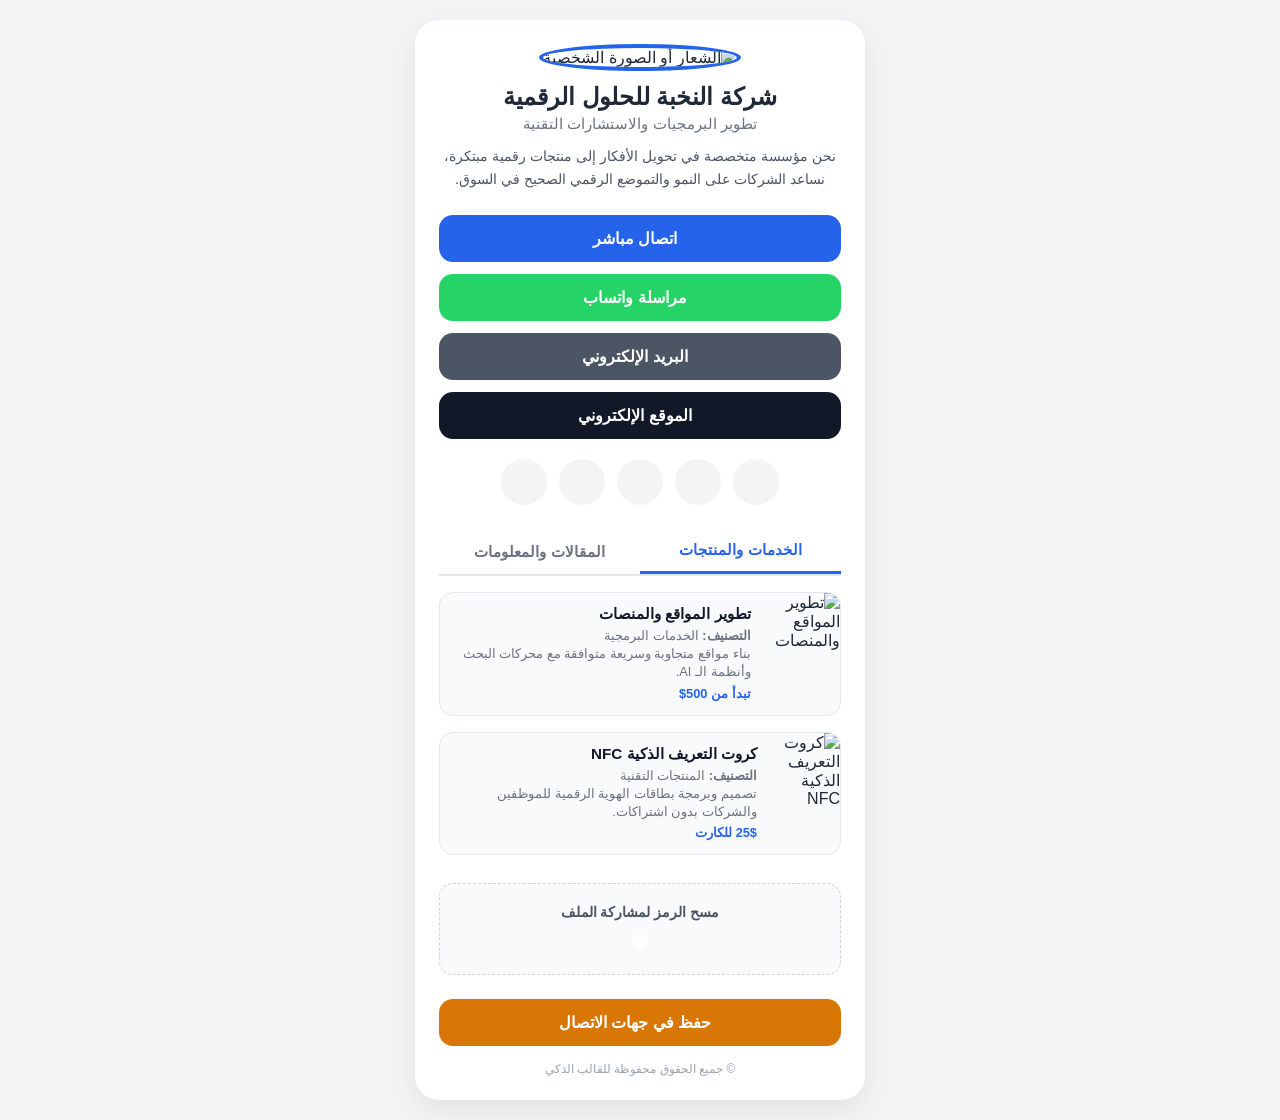
==== index.html @ c04c83c2 "Add files via upload" ====
<!DOCTYPE html>
<html lang="ar" dir="rtl">

<head>
    <meta charset="UTF-8">
    <meta name="viewport" content="width=device-width, initial-scale=1.0">
    <title>الملف التعريفي الرقمي الذكي</title>

    <!-- ربط خط Cairo من جوجل ليعطي مظهراً احترافياً للنصوص العربية -->
    <link rel="preconnect" href="https://googleapis.com">
    <link rel="preconnect" href="https://gstatic.com" crossorigin>
    <link href="https://googleapis.com/css2?family=Cairo:wght@300;400;700&display=swap" rel="stylesheet">

    <!-- ربط مكتبة الأيقونات الشهيرة FontAwesome لإظهار أيقونات الهاتف والواتساب والسوشيال ميديا -->
    <link rel="stylesheet" href="https://cloudflare.com">

    <!-- ربط ملف التصميم والألوان الذي سننشئه في الخطوة القادمة -->
    <link rel="stylesheet" href="style.css">
</head>

<body>

    <!-- الحاوية الرئيسية للموقع وتحديد أقصى عرض يناسب الهواتف -->
    <div class="card-container">

        <!-- 1. قسم الهيدر: يحتوي على الصورة الشخصية أو اللوجو والاسم والنبذة -->
        <header class="profile-header">
            <div class="avatar-wrapper">
                <img id="profile-img" src="" alt="الشعار أو الصورة الشخصية">
            </div>
            <h1 id="profile-name">جاري تحميل الاسم...</h1>
            <p id="profile-title" class="subtitle"></p>
            <p id="profile-about" class="bio-text"></p>
        </header>

        <!-- 2. قسم أزرار الاتصال السريع التفاعلية -->
        <section class="quick-buttons">
            <a id="btn-phone" href="#" class="action-btn phone"><i class="fa-solid fa-phone"></i> اتصال مباشر</a>
            <a id="btn-whatsapp" href="#" class="action-btn whatsapp" target="_blank"><i
                    class="fa-brands fa-whatsapp"></i> مراسلة واتساب</a>
            <a id="btn-email" href="#" class="action-btn email"><i class="fa-solid fa-envelope"></i> البريد
                الإلكتروني</a>
            <a id="btn-website" href="#" class="action-btn website" target="_blank"><i class="fa-solid fa-globe"></i>
                الموقع الإلكتروني</a>
        </section>

        <!-- 3. قسم أيقونات شبكات التواصل الاجتماعي (ستظهر هنا ديناميكياً) -->
        <section class="social-icons-box" id="social-container"></section>

        <!-- 4. قسم التبويبات (Tabs) للتنقل بين المنتجات والمقالات -->
        <section class="tabs-area">
            <div class="tabs-navigation">
                <button class="tab-btn active" onclick="switchTab('products-tab')"><i class="fa-solid fa-box-open"></i>
                    الخدمات والمنتجات</button>
                <button class="tab-btn" onclick="switchTab('articles-tab')"><i class="fa-solid fa-newspaper"></i>
                    المقالات والمعلومات</button>
            </div>

            <div class="tabs-content">
                <!-- محتوى تبويب المنتجات -->
                <div id="products-tab" class="tab-panel active">
                    <div id="products-container" class="list-wrapper"></div>
                </div>

                <!-- محتوى تبويب المقالات -->
                <div id="articles-tab" class="tab-panel">
                    <div id="articles-container" class="list-wrapper"></div>
                </div>
            </div>
        </section>

        <!-- 5. قسم الـ QR Code التفاعلي لمشاركة الرابط -->
        <section class="qr-code-section">
            <h3>مسح الرمز لمشاركة الملف</h3>
            <div id="qrcode"></div>
        </section>

        <!-- 6. التذييل: زر حفظ جهة الاتصال للهاتف مباشرة وحقوق النشر -->
        <footer class="profile-footer">
            <a id="btn-vcard" href="contact.vcf" class="action-btn vcard-save" download><i
                    class="fa-solid fa-user-plus"></i> حفظ في جهات الاتصال</a>
            <p class="footer-credits">© جميع الحقوق محفوظة للقالب الذكي</p>
        </footer>

    </div>

    <!-- استدعاء مكتبة توليد الـ QR Code تلقائياً داخل المتصفح مجاناً -->
    <script src="https://cloudflare.com"></script>

    <!-- ربط ملف البيانات الذي أنشأته في المرحلة الأولى -->
    <script src="data.js"></script>

    <!-- ملف التشغيل الذي سنربط به الواجهة بالبيانات لاحقاً -->
    <script src="script.js"></script>
</body>

</html>
---- style.css ----
/* إعداد المتغيرات اللونية الأساسية لسهولة التعديل مستقبلاً */
:root {
    --main-blue: #2563eb;
    --wp-green: #25d366;
    --dark-gray: #1f2937;
    --light-bg: #f3f4f6;
    --white: #ffffff;
}

/* تصغير الهوامش الافتراضية للمتصفح وتحديد الخط الافتراضي كـ Cairo */
* {
    box-shadow: none;
    box-sizing: border-box;
    margin: 0;
    padding: 0;
    font-family: 'Cairo', sans-serif;
}

body {
    background-color: var(--light-bg);
    color: var(--dark-gray);
    padding: 20px 10px;
    display: flex;
    justify-content: center;
    align-items: center;
}

/* تصميم الحاوية الكرتونية للموقع لتشبه أبعاد شاشة الجوال الاحترافية */
.card-container {
    width: 100%;
    max-width: 450px;
    background: var(--white);
    border-radius: 24px;
    padding: 24px;
    box-shadow: 0 10px 30px rgba(0, 0, 0, 0.08);
}

/* تنسيق الهيدر والصورة الشخصية الدائرية */
.profile-header {
    text-align: center;
    margin-bottom: 24px;
}

.avatar-wrapper img {
    width: 120px;
    height: 120px;
    border-radius: 50%;
    object-fit: cover;
    border: 4px solid var(--main-blue);
    margin-bottom: 12px;
}

.profile-header h1 {
    font-size: 1.5rem;
    font-weight: 700;
}

.profile-header .subtitle {
    color: #6b7280;
    font-size: 0.95rem;
    margin-top: 4px;
}

.profile-header .bio-text {
    font-size: 0.9rem;
    margin-top: 12px;
    color: #4b5563;
    line-height: 1.6;
}

/* تنسيق الأزرار وتأثير الضغط والتفاعل للمستخدم */
.quick-buttons {
    display: flex;
    flex-direction: column;
    gap: 12px;
    margin-bottom: 20px;
}

.action-btn {
    display: flex;
    align-items: center;
    justify-content: center;
    gap: 10px;
    width: 100%;
    padding: 14px;
    border-radius: 14px;
    text-decoration: none;
    font-weight: 700;
    font-size: 1rem;
    transition: transform 0.1s ease;
}

.action-btn:active {
    transform: scale(0.97);
    /* تأثير فيزيائي خفيف عند الضغط بالإصبع */
}

/* ألوان الأزرار المتنوعة */
.phone {
    background-color: var(--main-blue);
    color: var(--white);
}

.whatsapp {
    background-color: var(--wp-green);
    color: var(--white);
}

.email {
    background-color: #4b5563;
    color: var(--white);
}

.website {
    background-color: #111827;
    color: var(--white);
}

.vcard-save {
    background-color: #d97706;
    color: var(--white);
    margin-top: 24px;
}

/* تنسيق صندوق أيقونات السوشيال ميديا الدائرية */
.social-icons-box {
    display: flex;
    justify-content: center;
    gap: 12px;
    flex-wrap: wrap;
    margin: 20px 0;
}

.social-circle {
    width: 46px;
    height: 46px;
    border-radius: 50%;
    background: #f3f4f6;
    display: flex;
    align-items: center;
    justify-content: center;
    color: #374151;
    font-size: 1.25rem;
    text-decoration: none;
    transition: background 0.2s;
}

/* تصميم نظام التبويبات والمجلدات للمنتجات والمقالات */
.tabs-area {
    margin-top: 24px;
}

.tabs-navigation {
    display: flex;
    border-bottom: 2px solid #e5e7eb;
    margin-bottom: 16px;
}

.tab-btn {
    flex: 1;
    padding: 12px 6px;
    background: none;
    border: none;
    font-size: 0.95rem;
    font-weight: 700;
    color: #6b7280;
    cursor: pointer;
}

.tab-btn.active {
    color: var(--main-blue);
    border-bottom: 3px solid var(--main-blue);
}

.tab-panel {
    display: none;
}

.tab-panel.active {
    display: block;
}

/* تنسيق كروت قائمة عرض المنتجات والمقالات مصنفة داخل مجلدات */
.list-wrapper {
    display: flex;
    flex-direction: column;
    gap: 16px;
}

.item-card {
    display: flex;
    background: #f9fafb;
    border-radius: 14px;
    overflow: hidden;
    border: 1px solid #e5e7eb;
}

.item-card img {
    width: 95px;
    height: 95px;
    object-fit: cover;
}

.card-content {
    padding: 12px;
    display: flex;
    flex-direction: column;
    justify-content: center;
}

.card-content h3 {
    font-size: 0.95rem;
    margin-bottom: 4px;
    color: #111827;
}

.card-content p {
    font-size: 0.8rem;
    color: #6b7280;
    line-height: 1.4;
}

/* تنسيق مساحة الـ QR Code الافتراضية للربط الدائم */
.qr-code-section {
    text-align: center;
    margin: 28px 0 12px 0;
    padding: 20px;
    background-color: #f9fafb;
    border-radius: 14px;
    border: 1px dashed #d1d5db;
}

.qr-code-section h3 {
    font-size: 0.9rem;
    margin-bottom: 14px;
    color: #4b5563;
}

#qrcode {
    display: inline-block;
    padding: 8px;
    background: var(--white);
    border-radius: 8px;
}

.footer-credits {
    text-align: center;
    font-size: 0.75rem;
    color: #9ca3af;
    margin-top: 16px;
}
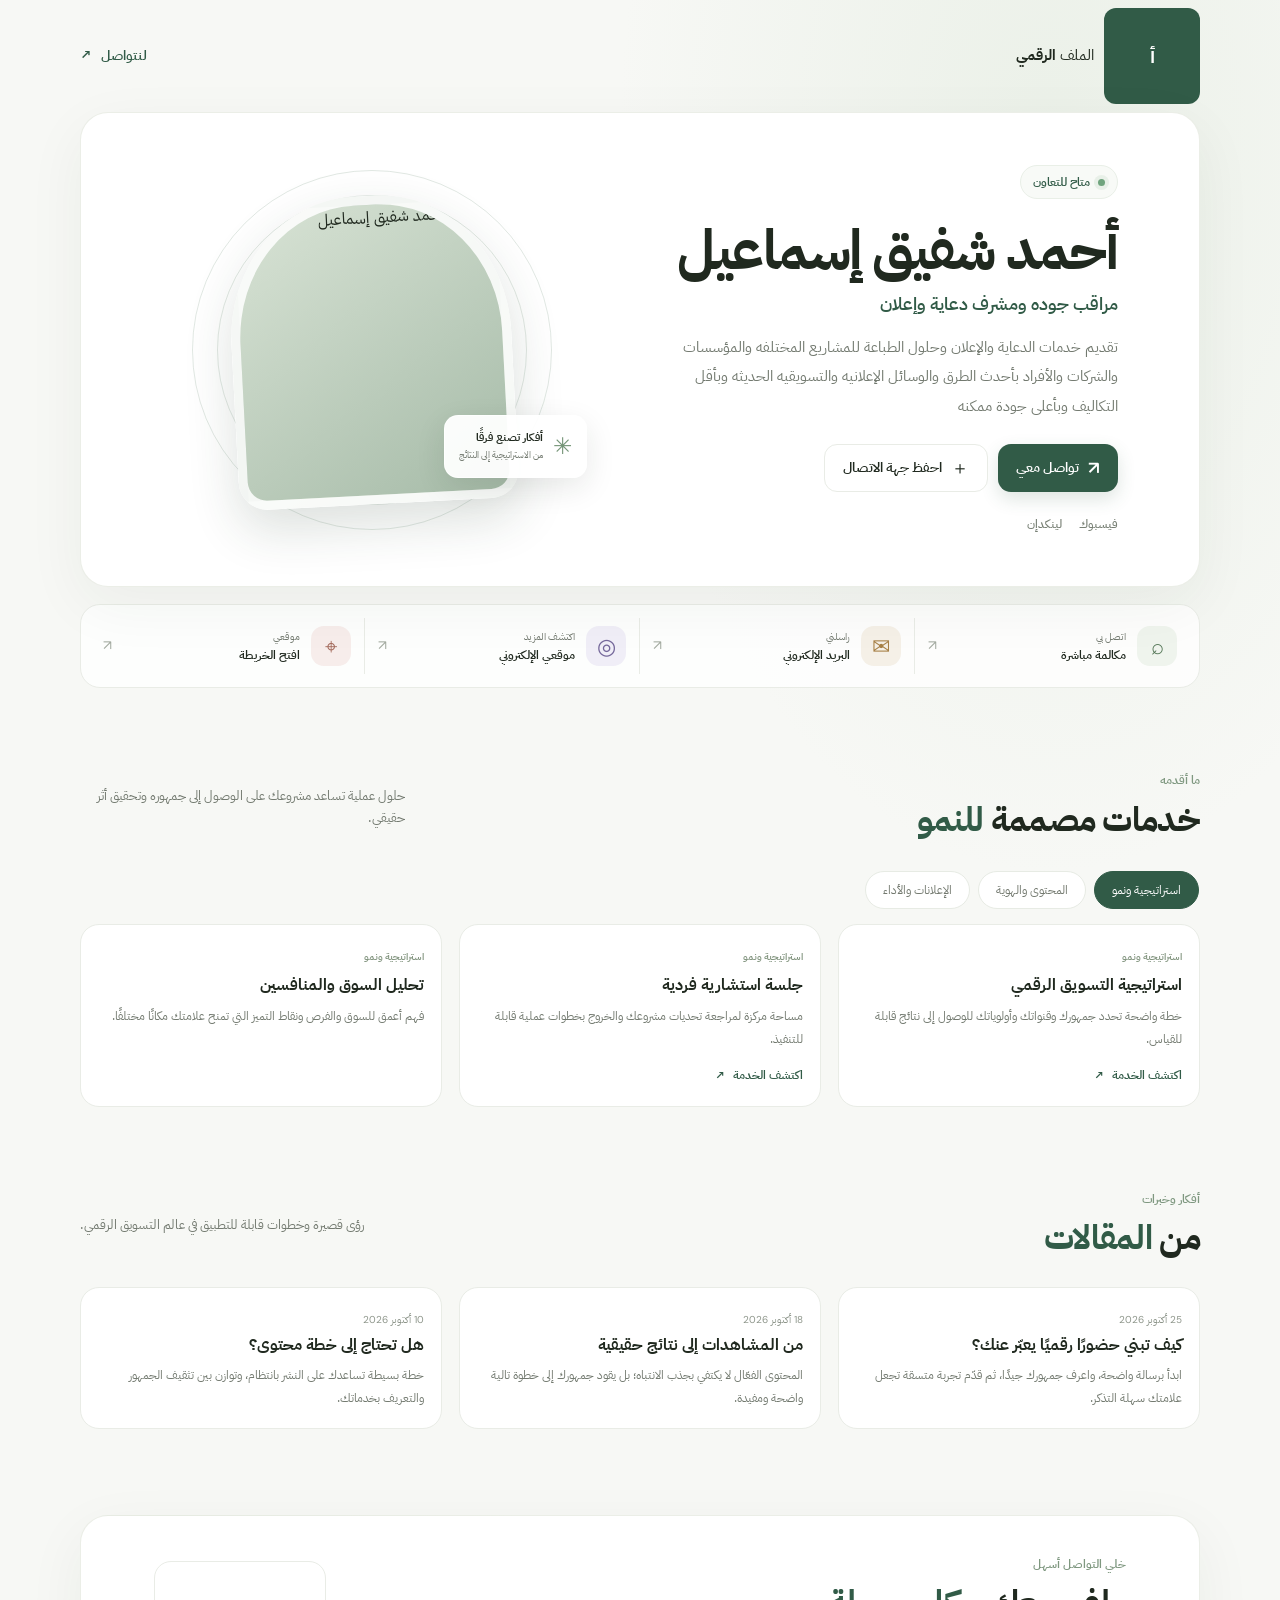
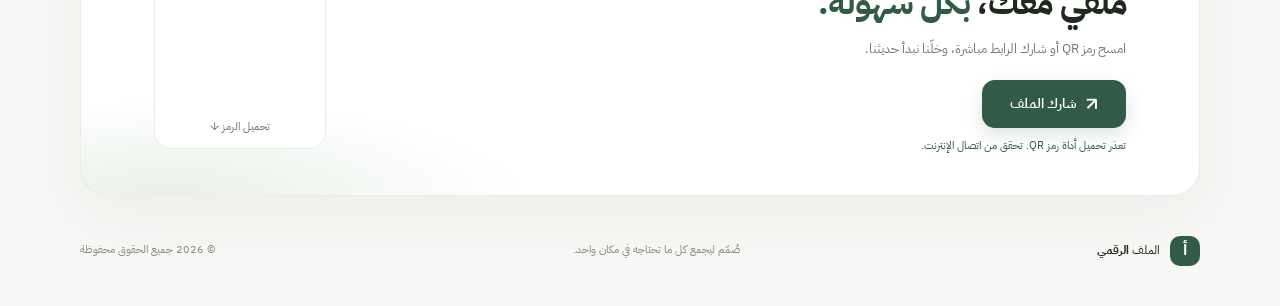
==== commit 1dcb0745: "Add files via upload" ====
--- a/index.html
+++ b/index.html
@@ -3,95 +3,145 @@
 
 <head>
     <meta charset="UTF-8">
-    <meta name="viewport" content="width=device-width, initial-scale=1.0">
-    <title>الملف التعريفي الرقمي الذكي</title>
-
-    <!-- ربط خط Cairo من جوجل ليعطي مظهراً احترافياً للنصوص العربية -->
-    <link rel="preconnect" href="https://googleapis.com">
-    <link rel="preconnect" href="https://gstatic.com" crossorigin>
-    <link href="https://googleapis.com/css2?family=Cairo:wght@300;400;700&display=swap" rel="stylesheet">
-
-    <!-- ربط مكتبة الأيقونات الشهيرة FontAwesome لإظهار أيقونات الهاتف والواتساب والسوشيال ميديا -->
-    <link rel="stylesheet" href="https://cloudflare.com">
-
-    <!-- ربط ملف التصميم والألوان الذي سننشئه في الخطوة القادمة -->
+    <meta name="viewport" content="width=device-width, initial-scale=1">
+    <meta name="theme-color" content="#f7f8f5">
+    <meta name="description"
+        content="الملف الرقمي لأحمد شفيق إسماعيل — مراقب جودة ومشرف دعاية وإعلان. تواصل واكتشف خدمات الدعاية والطباعة.">
+    <title>أحمد شفيق إسماعيل | الملف الرقمي</title>
+    <link rel="preconnect" href="https://fonts.googleapis.com">
+    <link rel="preconnect" href="https://fonts.gstatic.com" crossorigin>
+    <link
+        href="https://fonts.googleapis.com/css2?family=DM+Sans:wght@400;500;600;700&family=IBM+Plex+Sans+Arabic:wght@400;500;600;700&display=swap"
+        rel="stylesheet">
     <link rel="stylesheet" href="style.css">
 </head>
 
 <body>
+    <div class="page-shell">
+        <nav class="topbar" aria-label="التنقل الرئيسي">
+            <a class="brand" href="#home" aria-label="العودة إلى بداية الصفحة">
+                <span class="brand-mark" aria-hidden="true">
+                    <img class="brand-logo" alt="">
+                    <span class="brand-fallback">أ</span>
+                </span>
+                <span>الملف <strong>الرقمي</strong></span>
+            </a>
+            <a class="topbar-link" href="#contact">لنتواصل <span aria-hidden="true">↗</span></a>
+        </nav>
 
-    <!-- الحاوية الرئيسية للموقع وتحديد أقصى عرض يناسب الهواتف -->
-    <div class="card-container">
+        <main>
+            <section class="hero panel" id="home" aria-labelledby="profileName">
+                <div class="hero-copy">
+                    <span class="eyebrow"><span class="status-dot"></span> متاح للتعاون</span>
+                    <h1 id="profileName"></h1>
+                    <p class="profile-title" id="profileTitle"></p>
+                    <p class="profile-about" id="profileAbout"></p>
 
-        <!-- 1. قسم الهيدر: يحتوي على الصورة الشخصية أو اللوجو والاسم والنبذة -->
-        <header class="profile-header">
-            <div class="avatar-wrapper">
-                <img id="profile-img" src="" alt="الشعار أو الصورة الشخصية">
-            </div>
-            <h1 id="profile-name">جاري تحميل الاسم...</h1>
-            <p id="profile-title" class="subtitle"></p>
-            <p id="profile-about" class="bio-text"></p>
-        </header>
+                    <div class="hero-actions">
+                        <a id="whatsappBtn" class="button button-primary" href="#">
+                            <span class="button-icon" aria-hidden="true">↗</span> تواصل معي
+                        </a>
+                        <a id="vcardBtn" class="button button-light" href="#">
+                            <span class="button-icon" aria-hidden="true">＋</span> احفظ جهة الاتصال
+                        </a>
+                    </div>
 
-        <!-- 2. قسم أزرار الاتصال السريع التفاعلية -->
-        <section class="quick-buttons">
-            <a id="btn-phone" href="#" class="action-btn phone"><i class="fa-solid fa-phone"></i> اتصال مباشر</a>
-            <a id="btn-whatsapp" href="#" class="action-btn whatsapp" target="_blank"><i
-                    class="fa-brands fa-whatsapp"></i> مراسلة واتساب</a>
-            <a id="btn-email" href="#" class="action-btn email"><i class="fa-solid fa-envelope"></i> البريد
-                الإلكتروني</a>
-            <a id="btn-website" href="#" class="action-btn website" target="_blank"><i class="fa-solid fa-globe"></i>
-                الموقع الإلكتروني</a>
-        </section>
+                    <div class="hero-socials" id="socialLinks" aria-label="روابط التواصل الاجتماعي"></div>
+                </div>
+                <div class="hero-visual">
+                    <div class="photo-frame">
+                        <img id="profileImage" src="" alt="" fetchpriority="high">
+                    </div>
+                    <div class="photo-caption">
+                        <span class="caption-mark" aria-hidden="true">✳</span>
+                        <span><strong>أفكار تصنع فرقًا</strong><small>من الاستراتيجية إلى النتائج</small></span>
+                    </div>
+                    <span class="hero-orbit orbit-one" aria-hidden="true"></span>
+                    <span class="hero-orbit orbit-two" aria-hidden="true"></span>
+                </div>
+            </section>
 
-        <!-- 3. قسم أيقونات شبكات التواصل الاجتماعي (ستظهر هنا ديناميكياً) -->
-        <section class="social-icons-box" id="social-container"></section>
+            <section class="contact-strip" id="contact" aria-label="طرق التواصل">
+                <a class="contact-item" id="callBtn" href="#">
+                    <span class="contact-icon icon-call" aria-hidden="true">⌕</span>
+                    <span><small>اتصل بي</small><strong>مكالمة مباشرة</strong></span>
+                    <span class="contact-arrow" aria-hidden="true">↗</span>
+                </a>
+                <a class="contact-item" id="emailBtn" href="#">
+                    <span class="contact-icon icon-email" aria-hidden="true">✉</span>
+                    <span><small>راسلني</small><strong>البريد الإلكتروني</strong></span>
+                    <span class="contact-arrow" aria-hidden="true">↗</span>
+                </a>
+                <a class="contact-item" id="websiteBtn" href="#" target="_blank" rel="noopener noreferrer">
+                    <span class="contact-icon icon-web" aria-hidden="true">◎</span>
+                    <span><small>اكتشف المزيد</small><strong>موقعي الإلكتروني</strong></span>
+                    <span class="contact-arrow" aria-hidden="true">↗</span>
+                </a>
+                <a class="contact-item" id="locationBtn" href="#" target="_blank" rel="noopener noreferrer">
+                    <span class="contact-icon icon-location" aria-hidden="true">⌖</span>
+                    <span><small>موقعي</small><strong>افتح الخريطة</strong></span>
+                    <span class="contact-arrow" aria-hidden="true">↗</span>
+                </a>
+            </section>
 
-        <!-- 4. قسم التبويبات (Tabs) للتنقل بين المنتجات والمقالات -->
-        <section class="tabs-area">
-            <div class="tabs-navigation">
-                <button class="tab-btn active" onclick="switchTab('products-tab')"><i class="fa-solid fa-box-open"></i>
-                    الخدمات والمنتجات</button>
-                <button class="tab-btn" onclick="switchTab('articles-tab')"><i class="fa-solid fa-newspaper"></i>
-                    المقالات والمعلومات</button>
-            </div>
+            <section class="content-section" id="services" aria-labelledby="servicesHeading">
+                <div class="section-heading">
+                    <div>
+                        <span class="section-kicker">ما أقدمه</span>
+                        <h2 id="servicesHeading">خدمات مصممة <span>للنمو</span></h2>
+                    </div>
+                    <p>حلول عملية تساعد مشروعك على الوصول إلى جمهوره وتحقيق أثر حقيقي.</p>
+                </div>
+                <div class="category-list" id="categoryButtons" aria-label="تصنيفات الخدمات"></div>
+                <div class="product-grid" id="productsList" aria-live="polite"></div>
+                <p class="content-message" id="productsMessage" role="status" hidden></p>
+            </section>
 
-            <div class="tabs-content">
-                <!-- محتوى تبويب المنتجات -->
-                <div id="products-tab" class="tab-panel active">
-                    <div id="products-container" class="list-wrapper"></div>
+            <section class="content-section articles-section" id="articles" aria-labelledby="articlesHeading">
+                <div class="section-heading">
+                    <div>
+                        <span class="section-kicker">أفكار وخبرات</span>
+                        <h2 id="articlesHeading">من <span>المقالات</span></h2>
+                    </div>
+                    <p>رؤى قصيرة وخطوات قابلة للتطبيق في عالم التسويق الرقمي.</p>
                 </div>
+                <div class="article-grid" id="articlesList" aria-live="polite"></div>
+                <p class="content-message" id="articlesMessage" role="status" hidden></p>
+            </section>
 
-                <!-- محتوى تبويب المقالات -->
-                <div id="articles-tab" class="tab-panel">
-                    <div id="articles-container" class="list-wrapper"></div>
+            <section class="share-panel panel" aria-labelledby="shareHeading">
+                <div class="share-copy">
+                    <span class="section-kicker">خلي التواصل أسهل</span>
+                    <h2 id="shareHeading">ملفي معك، <span>بكل سهولة.</span></h2>
+                    <p>امسح رمز QR أو شارك الرابط مباشرة، وخلّنا نبدأ حديثنا.</p>
+                    <button class="button button-primary share-button" id="shareLink" type="button">
+                        <span class="button-icon" aria-hidden="true">↗</span> شارك الملف
+                    </button>
+                    <p class="share-feedback" id="shareFeedback" role="status" aria-live="polite"></p>
                 </div>
-            </div>
-        </section>
+                <div class="qr-wrap">
+                    <div id="qrcode" aria-label="رمز QR لرابط هذه الصفحة"></div>
+                    <button class="qr-download" id="downloadQr" type="button">تحميل الرمز <span
+                            aria-hidden="true">↓</span></button>
+                </div>
+            </section>
+        </main>
 
-        <!-- 5. قسم الـ QR Code التفاعلي لمشاركة الرابط -->
-        <section class="qr-code-section">
-            <h3>مسح الرمز لمشاركة الملف</h3>
-            <div id="qrcode"></div>
-        </section>
-
-        <!-- 6. التذييل: زر حفظ جهة الاتصال للهاتف مباشرة وحقوق النشر -->
-        <footer class="profile-footer">
-            <a id="btn-vcard" href="contact.vcf" class="action-btn vcard-save" download><i
-                    class="fa-solid fa-user-plus"></i> حفظ في جهات الاتصال</a>
-            <p class="footer-credits">© جميع الحقوق محفوظة للقالب الذكي</p>
+        <footer class="footer">
+            <a class="brand footer-brand" href="#home">
+                <span class="brand-mark" aria-hidden="true">
+                    <span class="brand-fallback">أ</span>
+                </span>
+                <span>الملف <strong>الرقمي</strong></span>
+            </a>
+            <p>صُمّم ليجمع كل ما تحتاجه في مكان واحد.</p>
+            <span class="copyright">© <span id="currentYear"></span> جميع الحقوق محفوظة</span>
         </footer>
-
     </div>
 
-    <!-- استدعاء مكتبة توليد الـ QR Code تلقائياً داخل المتصفح مجاناً -->
-    <script src="https://cloudflare.com"></script>
-
-    <!-- ربط ملف البيانات الذي أنشأته في المرحلة الأولى -->
     <script src="data.js"></script>
-
-    <!-- ملف التشغيل الذي سنربط به الواجهة بالبيانات لاحقاً -->
-    <script src="script.js"></script>
+    <script src="https://cdnjs.cloudflare.com/ajax/libs/qrcodejs/1.0.0/qrcode.min.js" defer></script>
+    <script src="script.js" defer></script>
 </body>
 
 </html>
--- a/style.css
+++ b/style.css
@@ -1,251 +1,923 @@
-/* إعداد المتغيرات اللونية الأساسية لسهولة التعديل مستقبلاً */
 :root {
-    --main-blue: #2563eb;
-    --wp-green: #25d366;
-    --dark-gray: #1f2937;
-    --light-bg: #f3f4f6;
-    --white: #ffffff;
-}
-
-/* تصغير الهوامش الافتراضية للمتصفح وتحديد الخط الافتراضي كـ Cairo */
+    color-scheme: light;
+    --ink: #20291f;
+    --muted: #737a70;
+    --green: #315b47;
+    --green-dark: #254736;
+    --sage: #e9efe7;
+    --paper: #f7f8f5;
+    --line: #e9ece6;
+    --white: #fff;
+    --font: "IBM Plex Sans Arabic", "DM Sans", sans-serif;
+    font-family: var(--font);
+    font-synthesis: none;
+    text-rendering: optimizeLegibility;
+}
+
 * {
-    box-shadow: none;
     box-sizing: border-box;
+}
+
+html {
+    scroll-behavior: smooth;
+}
+
+body {
+    min-width: 320px;
     margin: 0;
-    padding: 0;
-    font-family: 'Cairo', sans-serif;
-}
-
-body {
-    background-color: var(--light-bg);
-    color: var(--dark-gray);
-    padding: 20px 10px;
-    display: flex;
-    justify-content: center;
-    align-items: center;
-}
-
-/* تصميم الحاوية الكرتونية للموقع لتشبه أبعاد شاشة الجوال الاحترافية */
-.card-container {
-    width: 100%;
-    max-width: 450px;
-    background: var(--white);
-    border-radius: 24px;
-    padding: 24px;
-    box-shadow: 0 10px 30px rgba(0, 0, 0, 0.08);
-}
-
-/* تنسيق الهيدر والصورة الشخصية الدائرية */
-.profile-header {
-    text-align: center;
-    margin-bottom: 24px;
-}
-
-.avatar-wrapper img {
-    width: 120px;
-    height: 120px;
-    border-radius: 50%;
-    object-fit: cover;
-    border: 4px solid var(--main-blue);
-    margin-bottom: 12px;
-}
-
-.profile-header h1 {
-    font-size: 1.5rem;
-    font-weight: 700;
-}
-
-.profile-header .subtitle {
-    color: #6b7280;
-    font-size: 0.95rem;
-    margin-top: 4px;
-}
-
-.profile-header .bio-text {
-    font-size: 0.9rem;
-    margin-top: 12px;
-    color: #4b5563;
-    line-height: 1.6;
-}
-
-/* تنسيق الأزرار وتأثير الضغط والتفاعل للمستخدم */
-.quick-buttons {
-    display: flex;
-    flex-direction: column;
-    gap: 12px;
-    margin-bottom: 20px;
-}
-
-.action-btn {
+    background:
+        radial-gradient(ellipse at 82% 8%, rgba(218, 230, 214, .42), transparent 27rem),
+        var(--paper);
+    color: var(--ink);
+    line-height: 1.7;
+}
+
+button,
+a {
+    font: inherit;
+}
+
+a {
+    color: inherit;
+}
+
+button:focus-visible,
+a:focus-visible {
+    outline: 3px solid #9eb99e;
+    outline-offset: 4px;
+}
+
+.page-shell {
+    width: min(1120px, calc(100% - 56px));
+    margin-inline: auto;
+}
+
+.topbar,
+.brand,
+.topbar-link,
+.hero-actions,
+.hero-socials,
+.contact-item,
+.section-heading,
+.category-list,
+.share-panel,
+.footer {
     display: flex;
     align-items: center;
+}
+
+.topbar {
+    justify-content: space-between;
+    min-height: 112px;
+}
+
+.brand {
+    gap: 10px;
+    color: var(--ink);
+    font-size: 15px;
+    text-decoration: none;
+}
+
+.brand strong {
+    font-weight: 700;
+}
+
+.brand-mark {
+    display: grid;
+    width: 36px;
+    height: 36px;
+    place-items: center;
+    border-radius: 12px;
+    background: var(--green);
+    color: var(--white);
+    font-size: 20px;
+    font-weight: 700;
+}
+
+.topbar .brand-mark {
+    width: 96px;
+    height: 96px;
+}
+
+.brand-mark.has-logo {
+    overflow: hidden;
+    border: 1px solid var(--line);
+    background: var(--white);
+}
+
+.brand-logo {
+    display: block;
+    width: 100%;
+    height: 100%;
+    padding: 2px;
+    object-fit: contain;
+}
+
+.brand-mark:not(.has-logo) .brand-logo {
+    display: none;
+}
+
+.brand-mark.has-logo .brand-fallback {
+    display: none;
+}
+
+.topbar-link {
+    gap: 9px;
+    color: var(--green);
+    font-size: 14px;
+    font-weight: 600;
+    text-decoration: none;
+}
+
+.topbar-link span,
+.contact-arrow {
+    direction: ltr;
+}
+
+.panel {
+    border: 1px solid rgba(230, 234, 226, .8);
+    border-radius: 28px;
+    background: var(--white);
+    box-shadow: 0 18px 60px rgba(43, 57, 40, .055);
+}
+
+.hero {
+    position: relative;
+    display: grid;
+    min-height: 420px;
+    grid-template-columns: 1.12fr .88fr;
+    align-items: center;
+    overflow: hidden;
+    padding: 52px 7.2%;
+}
+
+.hero-copy {
+    position: relative;
+    z-index: 2;
+    max-width: 540px;
+}
+
+.eyebrow {
+    display: inline-flex;
+    align-items: center;
+    gap: 8px;
+    padding: 6px 12px;
+    border: 1px solid #e9efe7;
+    border-radius: 999px;
+    background: #f8faf7;
+    color: var(--green);
+    font-size: 12px;
+    font-weight: 600;
+}
+
+.status-dot {
+    width: 7px;
+    height: 7px;
+    border-radius: 50%;
+    background: #70a47e;
+    box-shadow: 0 0 0 4px rgba(112, 164, 126, .12);
+}
+
+h1,
+h2,
+h3,
+p {
+    margin-top: 0;
+}
+
+.hero h1 {
+    margin: 16px 0 2px;
+    font-size: clamp(38px, 5vw, 56px);
+    font-weight: 700;
+    letter-spacing: -1.8px;
+    line-height: 1.27;
+}
+
+.profile-title {
+    margin-bottom: 14px;
+    color: var(--green);
+    font-size: 18px;
+    font-weight: 600;
+}
+
+.profile-about {
+    max-width: 440px;
+    margin-bottom: 23px;
+    color: var(--muted);
+    font-size: 15px;
+    line-height: 1.95;
+}
+
+.hero-actions {
+    flex-wrap: wrap;
+    gap: 10px;
+}
+
+.button {
+    display: inline-flex;
+    min-height: 48px;
+    align-items: center;
     justify-content: center;
-    gap: 10px;
+    gap: 9px;
+    padding: 10px 18px;
+    border: 0;
+    border-radius: 13px;
+    cursor: pointer;
+    font-size: 14px;
+    font-weight: 600;
+    text-decoration: none;
+    transition: transform .2s ease, background .2s ease, box-shadow .2s ease;
+}
+
+.button:hover {
+    transform: translateY(-2px);
+}
+
+.button-primary {
+    background: var(--green);
+    box-shadow: 0 7px 18px rgba(49, 91, 71, .16);
+    color: var(--white);
+}
+
+.button-primary:hover {
+    background: var(--green-dark);
+}
+
+.button-light {
+    border: 1px solid var(--line);
+    background: var(--white);
+    color: var(--ink);
+}
+
+.button-icon {
+    font-family: "DM Sans", sans-serif;
+    font-size: 18px;
+    line-height: 1;
+}
+
+.hero-socials {
+    flex-wrap: wrap;
+    gap: 17px;
+    margin-top: 22px;
+}
+
+.hero-socials a {
+    color: #788075;
+    font-size: 12px;
+    font-weight: 500;
+    text-decoration: none;
+    transition: color .2s ease;
+}
+
+.hero-socials a:hover {
+    color: var(--green);
+}
+
+.hero-visual {
+    position: relative;
+    display: grid;
+    min-height: 310px;
+    place-items: center;
+}
+
+.photo-frame {
+    position: relative;
+    z-index: 1;
+    width: min(280px, 74%);
+    aspect-ratio: .91;
+    overflow: hidden;
+    border: 9px solid rgba(255, 255, 255, .86);
+    border-radius: 46% 46% 28px 28px;
+    background: linear-gradient(145deg, #d8e3d5, #a6bba8);
+    box-shadow: 0 20px 50px rgba(35, 61, 43, .16);
+    transform: rotate(-3deg);
+}
+
+.photo-frame img {
     width: 100%;
-    padding: 14px;
-    border-radius: 14px;
-    text-decoration: none;
-    font-weight: 700;
-    font-size: 1rem;
-    transition: transform 0.1s ease;
-}
-
-.action-btn:active {
-    transform: scale(0.97);
-    /* تأثير فيزيائي خفيف عند الضغط بالإصبع */
-}
-
-/* ألوان الأزرار المتنوعة */
-.phone {
-    background-color: var(--main-blue);
-    color: var(--white);
-}
-
-.whatsapp {
-    background-color: var(--wp-green);
-    color: var(--white);
-}
-
-.email {
-    background-color: #4b5563;
-    color: var(--white);
-}
-
-.website {
-    background-color: #111827;
-    color: var(--white);
-}
-
-.vcard-save {
-    background-color: #d97706;
-    color: var(--white);
-    margin-top: 24px;
-}
-
-/* تنسيق صندوق أيقونات السوشيال ميديا الدائرية */
-.social-icons-box {
-    display: flex;
-    justify-content: center;
-    gap: 12px;
-    flex-wrap: wrap;
-    margin: 20px 0;
-}
-
-.social-circle {
-    width: 46px;
-    height: 46px;
-    border-radius: 50%;
-    background: #f3f4f6;
+    height: 100%;
+    object-fit: cover;
+    object-position: center 35%;
+}
+
+.photo-frame img.company-logo {
+    padding: 12px;
+    object-fit: contain;
+    object-position: center;
+}
+
+.photo-caption {
+    position: absolute;
+    z-index: 2;
+    right: -4px;
+    bottom: 27px;
     display: flex;
     align-items: center;
-    justify-content: center;
-    color: #374151;
-    font-size: 1.25rem;
+    gap: 10px;
+    padding: 11px 14px;
+    border: 1px solid rgba(255, 255, 255, .8);
+    border-radius: 14px;
+    background: rgba(255, 255, 255, .94);
+    box-shadow: 0 10px 30px rgba(31, 44, 31, .1);
+}
+
+.caption-mark {
+    color: #759577;
+    font-size: 23px;
+}
+
+.photo-caption strong,
+.photo-caption small {
+    display: block;
+}
+
+.photo-caption strong {
+    font-size: 11px;
+}
+
+.photo-caption small {
+    color: var(--muted);
+    font-size: 9px;
+}
+
+.hero-orbit {
+    position: absolute;
+    display: block;
+    border: 1px solid rgba(92, 130, 99, .18);
+    border-radius: 50%;
+}
+
+.orbit-one {
+    width: 310px;
+    height: 310px;
+}
+
+.orbit-two {
+    width: 360px;
+    height: 360px;
+}
+
+.contact-strip {
+    display: grid;
+    grid-template-columns: repeat(4, 1fr);
+    margin-top: 17px;
+    padding: 13px 9px;
+    border: 1px solid var(--line);
+    border-radius: 20px;
+    background: rgba(255, 255, 255, .82);
+}
+
+.contact-item {
+    min-width: 0;
+    gap: 11px;
+    padding: 8px 13px;
     text-decoration: none;
-    transition: background 0.2s;
-}
-
-/* تصميم نظام التبويبات والمجلدات للمنتجات والمقالات */
-.tabs-area {
-    margin-top: 24px;
-}
-
-.tabs-navigation {
+}
+
+.contact-item+.contact-item {
+    border-right: 1px solid var(--line);
+}
+
+.contact-icon {
+    display: grid;
+    width: 40px;
+    height: 40px;
+    flex: 0 0 40px;
+    place-items: center;
+    border-radius: 13px;
+    font-family: "DM Sans", sans-serif;
+    font-size: 22px;
+}
+
+.icon-call {
+    background: #eff4ed;
+    color: #527555;
+}
+
+.icon-email {
+    background: #f5f0e7;
+    color: #a78046;
+}
+
+.icon-web {
+    background: #f0eef7;
+    color: #75689b;
+}
+
+.icon-location {
+    background: #f7edeb;
+    color: #a56c5e;
+}
+
+.contact-item small,
+.contact-item strong {
+    display: block;
+    overflow: hidden;
+    text-overflow: ellipsis;
+    white-space: nowrap;
+}
+
+.contact-item small {
+    color: var(--muted);
+    font-size: 10px;
+}
+
+.contact-item strong {
+    font-size: 12px;
+    font-weight: 600;
+}
+
+.contact-arrow {
+    margin-right: auto;
+    color: #a3aaa0;
+    font-family: "DM Sans", sans-serif;
+    font-size: 14px;
+}
+
+.content-section {
+    padding-top: 82px;
+}
+
+.section-heading {
+    justify-content: space-between;
+    gap: 24px;
+    margin-bottom: 25px;
+}
+
+.section-kicker {
+    display: block;
+    margin-bottom: 4px;
+    color: #7f9880;
+    font-size: 12px;
+    font-weight: 600;
+}
+
+.section-heading h2,
+.share-copy h2 {
+    margin-bottom: 0;
+    font-size: clamp(25px, 3vw, 34px);
+    letter-spacing: -.7px;
+    line-height: 1.45;
+}
+
+.section-heading h2 span,
+.share-copy h2 span {
+    color: var(--green);
+}
+
+.section-heading>p {
+    max-width: 325px;
+    margin: 0;
+    color: var(--muted);
+    font-size: 13px;
+}
+
+.category-list {
+    gap: 8px;
+    overflow-x: auto;
+    padding: 2px 1px 15px;
+    scrollbar-width: thin;
+}
+
+.category-btn {
+    flex: 0 0 auto;
+    padding: 8px 17px;
+    border: 1px solid #e7ebe4;
+    border-radius: 999px;
+    background: var(--white);
+    color: #73796f;
+    cursor: pointer;
+    font-size: 12px;
+    transition: all .18s ease;
+}
+
+.category-btn:hover,
+.category-btn.active {
+    border-color: var(--green);
+    background: var(--green);
+    color: var(--white);
+}
+
+.product-grid,
+.article-grid {
+    display: grid;
+    grid-template-columns: repeat(3, minmax(0, 1fr));
+    gap: 17px;
+}
+
+.product-card,
+.article-card {
+    min-width: 0;
+    overflow: hidden;
+    border: 1px solid var(--line);
+    border-radius: 19px;
+    background: var(--white);
+    transition: transform .22s ease, box-shadow .22s ease;
+}
+
+.product-card:hover,
+.article-card:hover {
+    box-shadow: 0 14px 35px rgba(43, 57, 40, .08);
+    transform: translateY(-4px);
+}
+
+.card-image {
+    display: block;
+    width: 100%;
+    height: 174px;
+    object-fit: cover;
+    background: #e9eee7;
+}
+
+.card-content {
+    padding: 17px 17px 18px;
+}
+
+.card-label {
+    display: inline-block;
+    margin-bottom: 8px;
+    color: #849681;
+    font-size: 10px;
+    font-weight: 600;
+}
+
+.card-content h3 {
+    margin-bottom: 6px;
+    font-size: 16px;
+    line-height: 1.6;
+}
+
+.card-content p {
+    margin-bottom: 0;
+    color: var(--muted);
+    font-size: 12px;
+    line-height: 1.9;
+}
+
+.card-link {
+    display: inline-flex;
+    align-items: center;
+    gap: 7px;
+    margin-top: 14px;
+    color: var(--green);
+    font-size: 12px;
+    font-weight: 600;
+    text-decoration: none;
+}
+
+.card-link span {
+    direction: ltr;
+}
+
+.article-card .card-image {
+    height: 190px;
+}
+
+.article-date {
+    color: #8d958a;
+    font-family: "DM Sans", var(--font);
+    font-size: 10px;
+}
+
+.content-message {
+    padding: 22px;
+    border: 1px dashed #dce3d9;
+    border-radius: 14px;
+    color: var(--muted);
+    font-size: 13px;
+    text-align: center;
+}
+
+.share-panel {
+    justify-content: space-between;
+    gap: 32px;
+    margin-top: 86px;
+    padding: 38px 6.5%;
+    background:
+        radial-gradient(ellipse at 8% 100%, rgba(215, 230, 213, .58), transparent 22rem),
+        var(--white);
+}
+
+.share-copy {
+    max-width: 510px;
+}
+
+.share-copy p {
+    margin: 11px 0 19px;
+    color: var(--muted);
+    font-size: 13px;
+}
+
+.share-button {
+    min-width: 144px;
+}
+
+.share-feedback {
+    min-height: 20px;
+    margin: 9px 0 0 !important;
+    color: var(--green) !important;
+    font-size: 11px !important;
+}
+
+.qr-wrap {
     display: flex;
-    border-bottom: 2px solid #e5e7eb;
-    margin-bottom: 16px;
-}
-
-.tab-btn {
-    flex: 1;
-    padding: 12px 6px;
-    background: none;
-    border: none;
-    font-size: 0.95rem;
-    font-weight: 700;
-    color: #6b7280;
+    min-width: 172px;
+    flex-direction: column;
+    align-items: center;
+    gap: 6px;
+    padding: 13px 13px 7px;
+    border: 1px solid var(--line);
+    border-radius: 17px;
+    background: var(--white);
+}
+
+#qrcode {
+    display: grid;
+    min-width: 132px;
+    min-height: 132px;
+    place-items: center;
+}
+
+#qrcode img,
+#qrcode canvas {
+    display: block;
+    max-width: 132px;
+    height: auto !important;
+}
+
+.qr-download {
+    padding: 4px 10px;
+    border: 0;
+    background: transparent;
+    color: #697368;
     cursor: pointer;
-}
-
-.tab-btn.active {
-    color: var(--main-blue);
-    border-bottom: 3px solid var(--main-blue);
-}
-
-.tab-panel {
-    display: none;
-}
-
-.tab-panel.active {
-    display: block;
-}
-
-/* تنسيق كروت قائمة عرض المنتجات والمقالات مصنفة داخل مجلدات */
-.list-wrapper {
-    display: flex;
-    flex-direction: column;
-    gap: 16px;
-}
-
-.item-card {
-    display: flex;
-    background: #f9fafb;
-    border-radius: 14px;
-    overflow: hidden;
-    border: 1px solid #e5e7eb;
-}
-
-.item-card img {
-    width: 95px;
-    height: 95px;
-    object-fit: cover;
-}
-
-.card-content {
-    padding: 12px;
-    display: flex;
-    flex-direction: column;
-    justify-content: center;
-}
-
-.card-content h3 {
-    font-size: 0.95rem;
-    margin-bottom: 4px;
-    color: #111827;
-}
-
-.card-content p {
-    font-size: 0.8rem;
-    color: #6b7280;
-    line-height: 1.4;
-}
-
-/* تنسيق مساحة الـ QR Code الافتراضية للربط الدائم */
-.qr-code-section {
-    text-align: center;
-    margin: 28px 0 12px 0;
-    padding: 20px;
-    background-color: #f9fafb;
-    border-radius: 14px;
-    border: 1px dashed #d1d5db;
-}
-
-.qr-code-section h3 {
-    font-size: 0.9rem;
-    margin-bottom: 14px;
-    color: #4b5563;
-}
-
-#qrcode {
-    display: inline-block;
-    padding: 8px;
-    background: var(--white);
-    border-radius: 8px;
-}
-
-.footer-credits {
-    text-align: center;
-    font-size: 0.75rem;
-    color: #9ca3af;
-    margin-top: 16px;
+    font-size: 11px;
+}
+
+.qr-download span {
+    font-family: "DM Sans", sans-serif;
+}
+
+.footer {
+    min-height: 110px;
+    justify-content: space-between;
+    gap: 15px;
+    color: #858b81;
+    font-size: 11px;
+}
+
+.footer-brand {
+    color: var(--ink);
+    font-size: 12px;
+}
+
+.footer .brand-mark {
+    width: 30px;
+    height: 30px;
+    border-radius: 10px;
+    font-size: 17px;
+}
+
+.footer p {
+    margin: 0;
+}
+
+.copyright {
+    direction: rtl;
+    white-space: nowrap;
+}
+
+[hidden] {
+    display: none !important;
+}
+
+@media (max-width: 820px) {
+    .page-shell {
+        width: min(100% - 38px, 680px);
+    }
+
+    .hero {
+        min-height: 380px;
+        padding: 40px 6%;
+    }
+
+    .hero-visual {
+        min-height: 270px;
+    }
+
+    .photo-caption {
+        right: -10px;
+    }
+
+    .contact-strip {
+        grid-template-columns: repeat(2, 1fr);
+    }
+
+    .contact-item:nth-child(3) {
+        border-right: 0;
+    }
+
+    .contact-item:nth-child(n + 3) {
+        border-top: 1px solid var(--line);
+    }
+
+    .product-grid,
+    .article-grid {
+        grid-template-columns: repeat(2, minmax(0, 1fr));
+    }
+}
+
+@media (max-width: 560px) {
+    .page-shell {
+        width: calc(100% - 28px);
+    }
+
+    .topbar {
+        min-height: 104px;
+    }
+
+    .hero {
+        grid-template-columns: 1fr;
+        gap: 5px;
+        padding: 29px 23px 22px;
+        border-radius: 23px;
+    }
+
+    .hero h1 {
+        font-size: 39px;
+    }
+
+    .profile-title {
+        font-size: 16px;
+    }
+
+    .profile-about {
+        font-size: 13px;
+    }
+
+    .hero-visual {
+        min-height: 225px;
+        margin-top: 5px;
+    }
+
+    .photo-frame {
+        width: 190px;
+        aspect-ratio: .98;
+    }
+
+    .photo-caption {
+        right: calc(50% - 128px);
+        bottom: 13px;
+    }
+
+    .orbit-one {
+        width: 230px;
+        height: 230px;
+    }
+
+    .orbit-two {
+        width: 275px;
+        height: 275px;
+    }
+
+    .contact-strip {
+        gap: 0;
+        margin-top: 12px;
+        padding: 6px;
+        border-radius: 17px;
+    }
+
+    .contact-item {
+        gap: 8px;
+        padding: 10px 7px;
+    }
+
+    .contact-icon {
+        width: 34px;
+        height: 34px;
+        flex-basis: 34px;
+        border-radius: 11px;
+        font-size: 19px;
+    }
+
+    .contact-item small {
+        font-size: 9px;
+    }
+
+    .contact-item strong {
+        font-size: 10px;
+    }
+
+    .contact-arrow {
+        display: none;
+    }
+
+    .content-section {
+        padding-top: 57px;
+    }
+
+    .section-heading {
+        display: block;
+        margin-bottom: 18px;
+    }
+
+    .section-heading>p {
+        margin-top: 8px;
+        font-size: 12px;
+    }
+
+    .product-grid,
+    .article-grid {
+        grid-template-columns: 1fr;
+        gap: 12px;
+    }
+
+    .product-card,
+    .article-card {
+        display: grid;
+        grid-template-columns: 112px 1fr;
+        align-items: stretch;
+        border-radius: 15px;
+    }
+
+    .product-card .card-image,
+    .article-card .card-image {
+        height: 100%;
+        min-height: 145px;
+    }
+
+    .card-content {
+        padding: 13px;
+    }
+
+    .card-content h3 {
+        font-size: 14px;
+    }
+
+    .card-content p {
+        font-size: 11px;
+    }
+
+    .card-link {
+        margin-top: 9px;
+    }
+
+    .share-panel {
+        align-items: flex-start;
+        gap: 18px;
+        margin-top: 58px;
+        padding: 25px 20px;
+        border-radius: 22px;
+    }
+
+    .share-copy h2 {
+        font-size: 24px;
+    }
+
+    .share-copy p {
+        font-size: 11px;
+    }
+
+    .share-button {
+        min-height: 43px;
+        padding: 8px 13px;
+        font-size: 12px;
+    }
+
+    .qr-wrap {
+        min-width: 111px;
+        padding: 8px 7px 4px;
+    }
+
+    #qrcode {
+        min-width: 92px;
+        min-height: 92px;
+    }
+
+    #qrcode img,
+    #qrcode canvas {
+        max-width: 92px;
+    }
+
+    .footer {
+        min-height: 100px;
+        flex-wrap: wrap;
+        justify-content: space-between;
+        padding: 16px 2px;
+    }
+
+    .footer p {
+        order: 3;
+        width: 100%;
+    }
+}
+
+@media (prefers-reduced-motion: reduce) {
+
+    *,
+    *::before,
+    *::after {
+        scroll-behavior: auto !important;
+        transition-duration: .01ms !important;
+    }
 }
